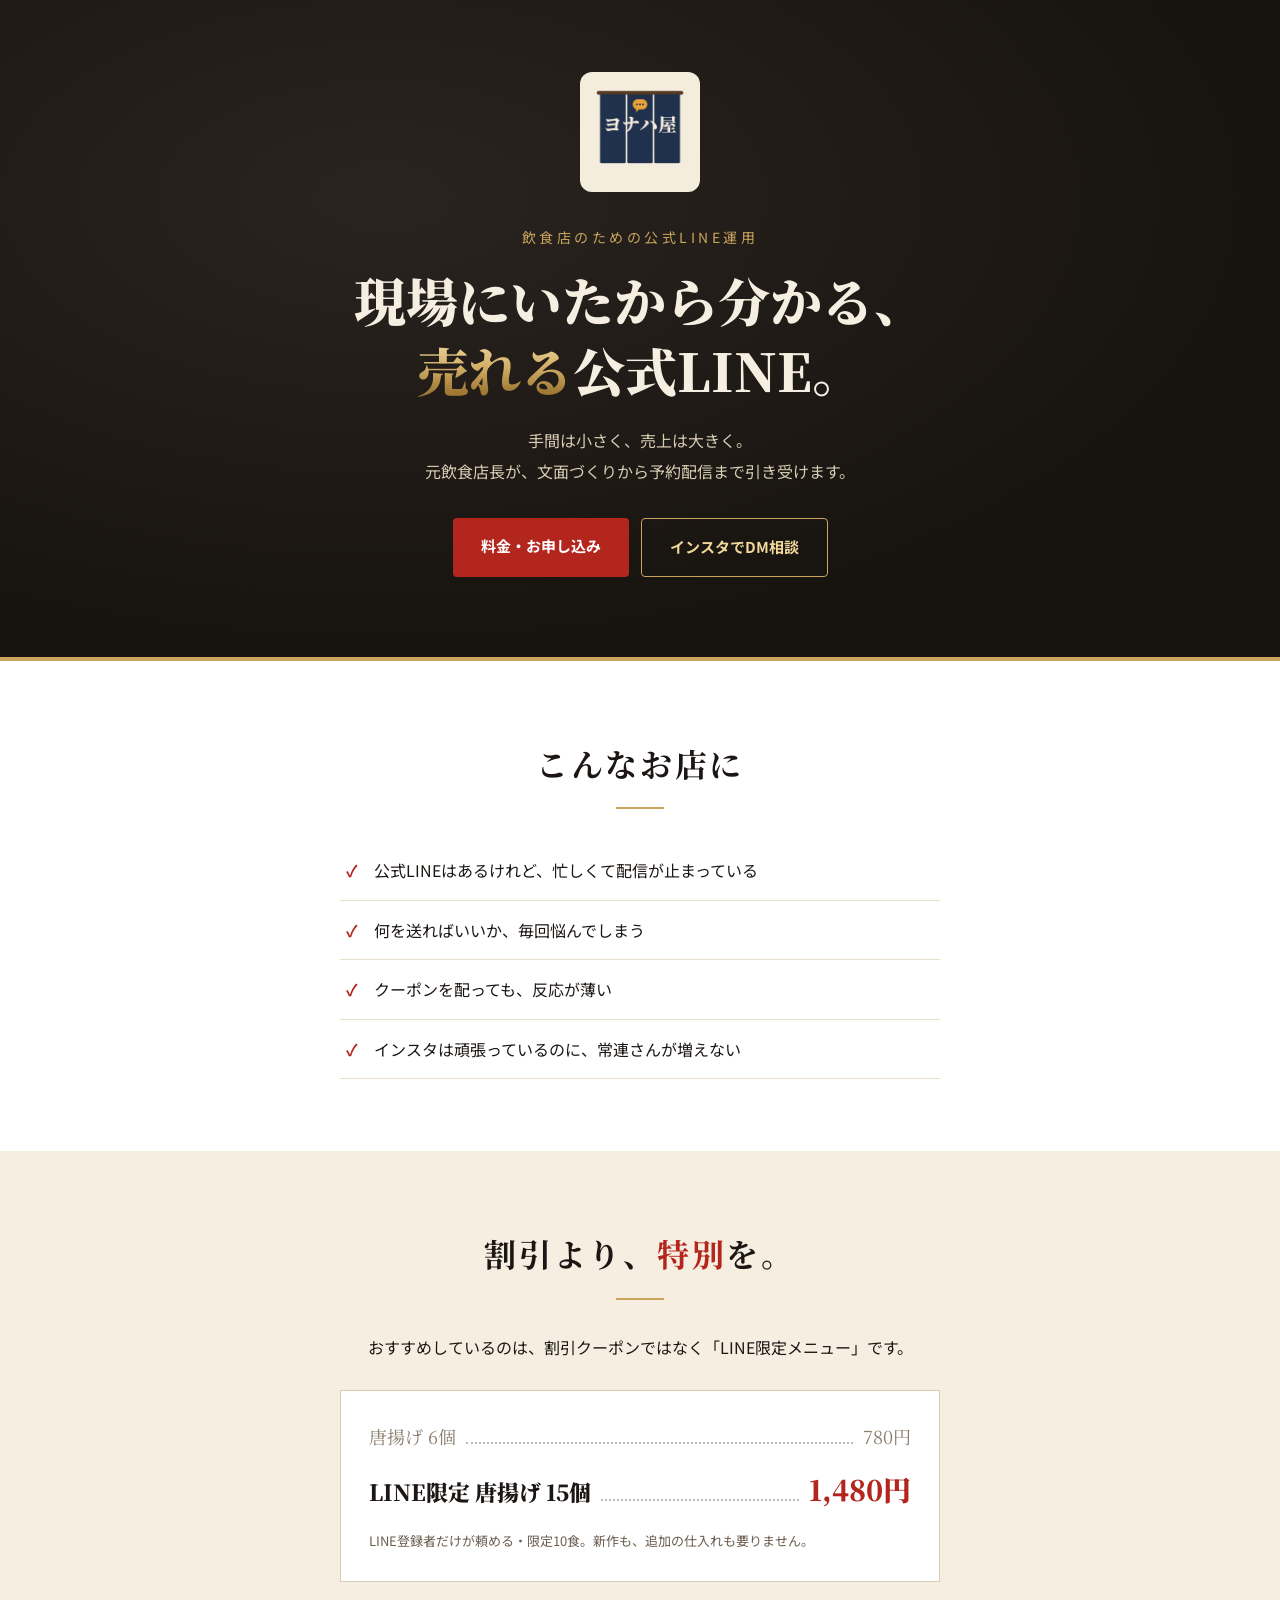
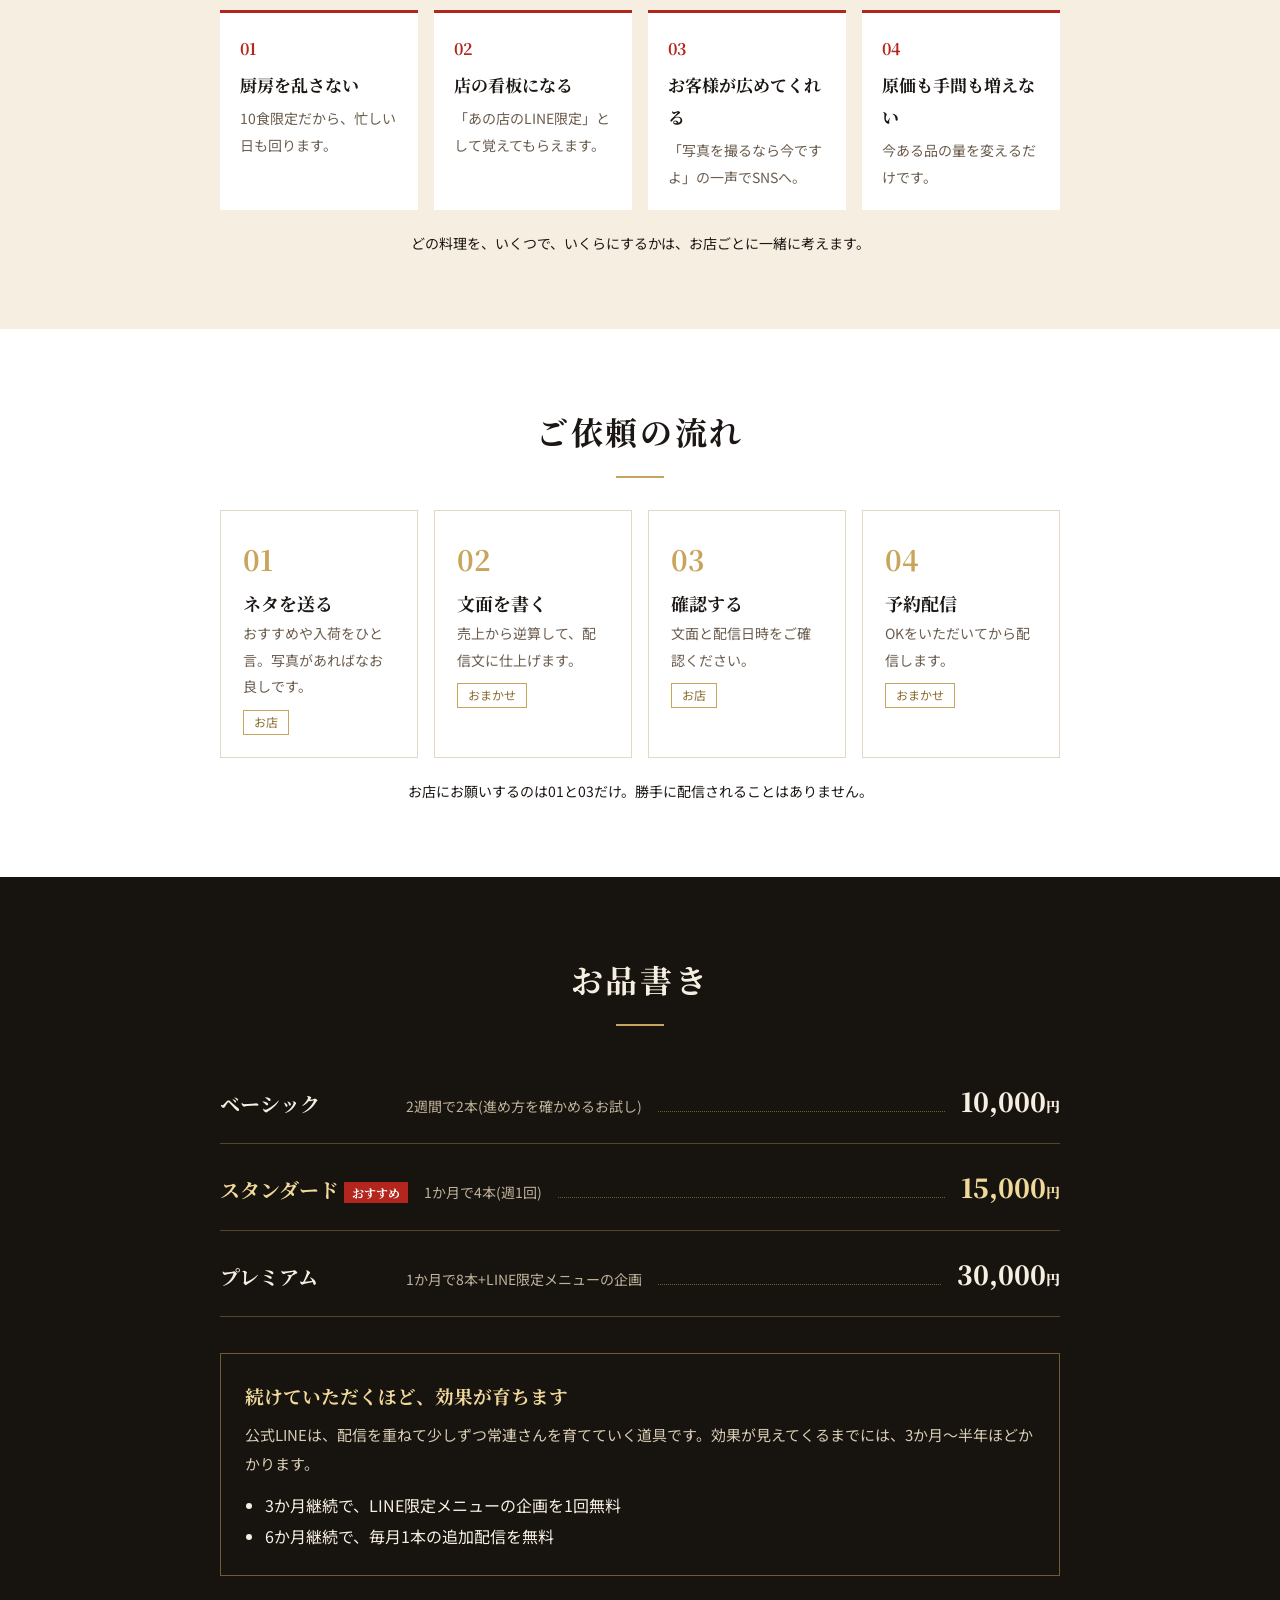
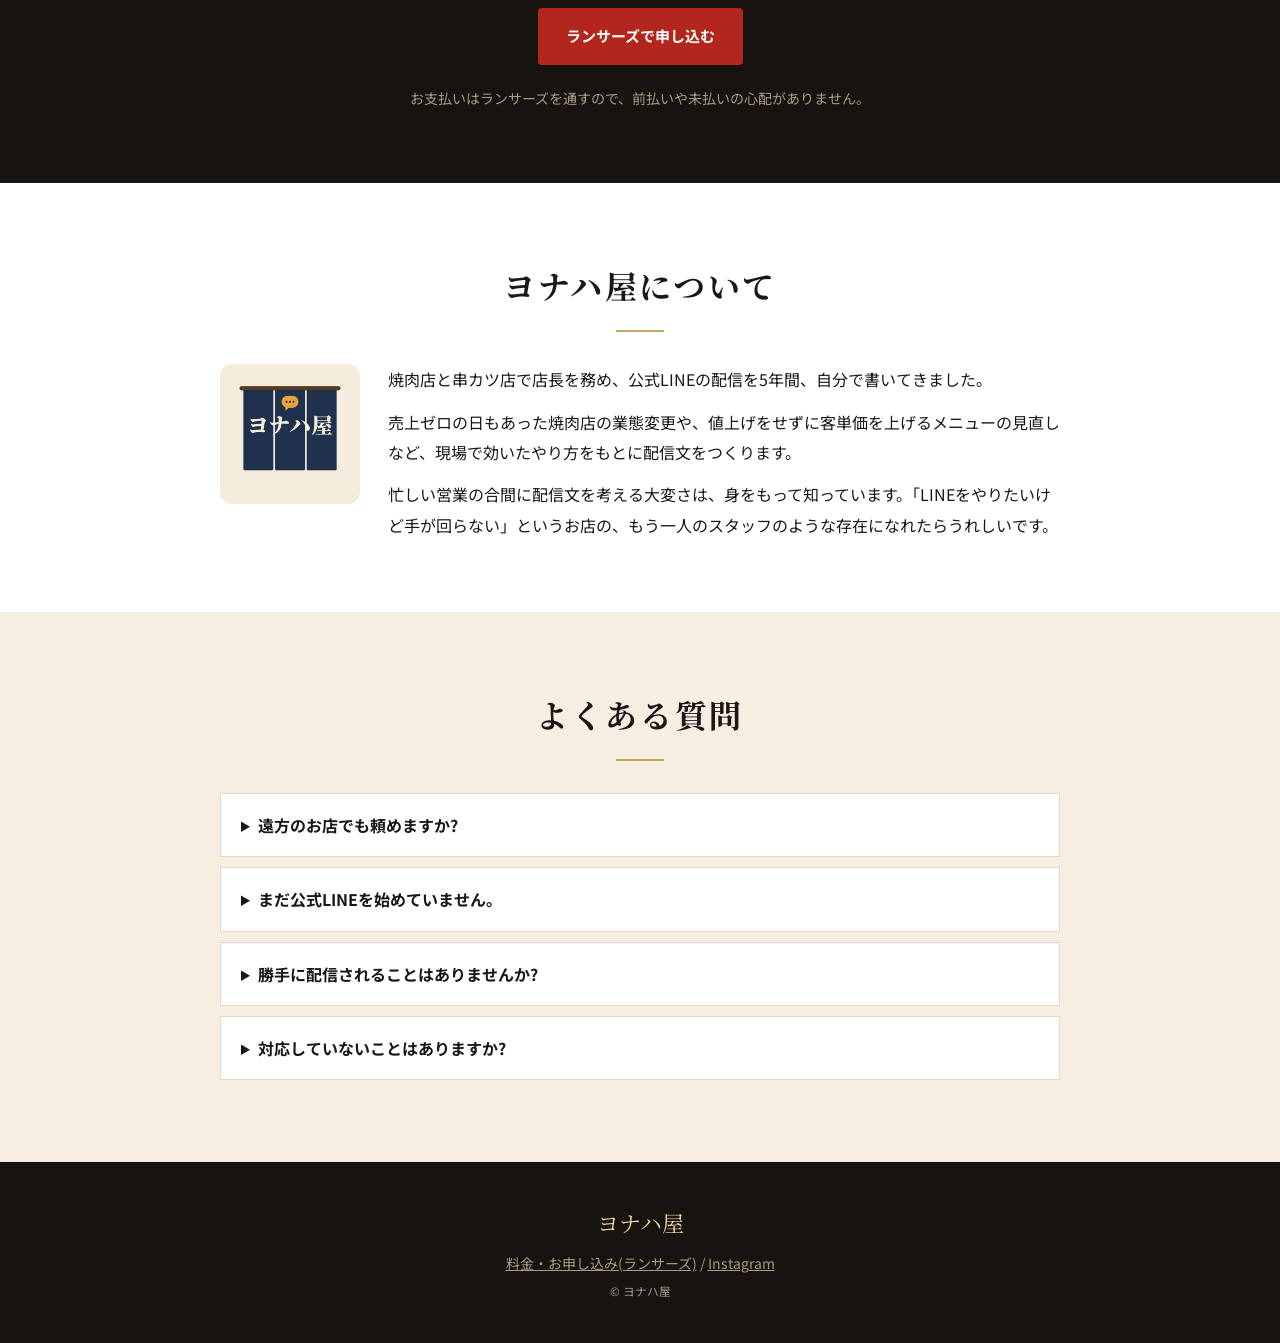
==== index (2).html @ b43ba27c "Add files via upload" ====
<!DOCTYPE html>
<html lang="ja">
<head>
  <!-- ===== ページの基本情報(画面には出ない部分) ===== -->
  <meta charset="UTF-8">
  <meta name="viewport" content="width=device-width, initial-scale=1">
  <title>ヨナハ屋|飲食店の公式LINE運用</title>
  <meta name="description" content="元飲食店長が、飲食店の公式LINE配信を代行します。お店の手間はネタをひと言伝えるだけ。クーポンに頼らない「LINE限定メニュー」で常連さんを増やします。">

  <!-- SNSでURLを共有したときに出る画像と文章 -->
  <meta property="og:title" content="ヨナハ屋|飲食店の公式LINE運用">
  <meta property="og:description" content="現場にいたから分かる、売れる公式LINE。手間は小さく、売上は大きく。">
  <meta property="og:image" content="https://yonaha-ya.vercel.app/ogp.png">
  <meta property="og:type" content="website">
  <meta property="og:url" content="https://yonaha-ya.vercel.app/">
  <meta name="twitter:card" content="summary_large_image">

  <link rel="icon" href="favicon.png">

  <!-- 文字の形(フォント)を読み込む -->
  <link rel="preconnect" href="https://fonts.googleapis.com">
  <link rel="preconnect" href="https://fonts.gstatic.com" crossorigin>
  <link href="https://fonts.googleapis.com/css2?family=Noto+Sans+JP:wght@400;700&family=Noto+Serif+JP:wght@500;700;900&display=swap" rel="stylesheet">

  <!-- 見た目のルールは別ファイル(style.css)にまとめている -->
  <link rel="stylesheet" href="style.css">
</head>

<body>

  <!-- ===== ① 一番上:キャッチコピー ===== -->
  <header class="hero">
    <div class="hero-inner">
      <img class="logo" src="logo.png" alt="ヨナハ屋のロゴ">
      <p class="eyebrow">飲食店のための公式LINE運用</p>
      <h1>現場にいたから分かる、<br><span class="gold">売れる</span>公式LINE。</h1>
      <p class="lead">手間は小さく、売上は大きく。<br>元飲食店長が、文面づくりから予約配信まで引き受けます。</p>
      <div class="buttons">
        <!-- ★ランサーズのパッケージURLに差し替える -->
        <a class="btn btn-main" href="https://www.lancers.jp/menu/detail/1347773">料金・お申し込み</a>
        <a class="btn btn-sub" href="https://www.instagram.com/yonaha.ya/">インスタでDM相談</a>
      </div>
    </div>
  </header>

  <main>

    <!-- ===== ② こんなお店に ===== -->
    <section class="section">
      <h2>こんなお店に</h2>
      <ul class="checks">
        <li>公式LINEはあるけれど、忙しくて配信が止まっている</li>
        <li>何を送ればいいか、毎回悩んでしまう</li>
        <li>クーポンを配っても、反応が薄い</li>
        <li>インスタは頑張っているのに、常連さんが増えない</li>
      </ul>
    </section>

    <!-- ===== ③ LINE限定メニュー ===== -->
    <section class="section washi">
      <h2>割引より、<span class="red">特別</span>を。</h2>
      <p class="center">おすすめしているのは、割引クーポンではなく「LINE限定メニュー」です。</p>

      <div class="menu">
        <div class="menu-row old"><span>唐揚げ 6個</span><i></i><span>780円</span></div>
        <div class="menu-row new"><span>LINE限定 唐揚げ 15個</span><i></i><span>1,480円</span></div>
        <p class="menu-note">LINE登録者だけが頼める・限定10食。新作も、追加の仕入れも要りません。</p>
      </div>

      <div class="reasons">
        <div><b>01</b><h3>厨房を乱さない</h3><p>10食限定だから、忙しい日も回ります。</p></div>
        <div><b>02</b><h3>店の看板になる</h3><p>「あの店のLINE限定」として覚えてもらえます。</p></div>
        <div><b>03</b><h3>お客様が広めてくれる</h3><p>「写真を撮るなら今ですよ」の一声でSNSへ。</p></div>
        <div><b>04</b><h3>原価も手間も増えない</h3><p>今ある品の量を変えるだけです。</p></div>
      </div>
      <p class="center small">どの料理を、いくつで、いくらにするかは、お店ごとに一緒に考えます。</p>
    </section>

    <!-- ===== ④ ご依頼の流れ ===== -->
    <section class="section">
      <h2>ご依頼の流れ</h2>
      <ol class="steps">
        <li><b>01</b><h3>ネタを送る</h3><p>おすすめや入荷をひと言。写真があればなお良しです。</p><span class="who">お店</span></li>
        <li><b>02</b><h3>文面を書く</h3><p>売上から逆算して、配信文に仕上げます。</p><span class="who">おまかせ</span></li>
        <li><b>03</b><h3>確認する</h3><p>文面と配信日時をご確認ください。</p><span class="who">お店</span></li>
        <li><b>04</b><h3>予約配信</h3><p>OKをいただいてから配信します。</p><span class="who">おまかせ</span></li>
      </ol>
      <p class="center small">お店にお願いするのは01と03だけ。勝手に配信されることはありません。</p>
    </section>

    <!-- ===== ⑤ プラン ===== -->
    <section class="section dark">
      <h2>お品書き</h2>
      <div class="plans">
        <div class="plan"><span class="name">ベーシック</span><span class="desc">2週間で2本(進め方を確かめるお試し)</span><i></i><span class="price">10,000<small>円</small></span></div>
        <div class="plan rec"><span class="name">スタンダード <em>おすすめ</em></span><span class="desc">1か月で4本(週1回)</span><i></i><span class="price">15,000<small>円</small></span></div>
        <div class="plan"><span class="name">プレミアム</span><span class="desc">1か月で8本+LINE限定メニューの企画</span><i></i><span class="price">30,000<small>円</small></span></div>
      </div>

      <div class="keep">
        <h3>続けていただくほど、効果が育ちます</h3>
        <p>公式LINEは、配信を重ねて少しずつ常連さんを育てていく道具です。効果が見えてくるまでには、3か月〜半年ほどかかります。</p>
        <ul>
          <li>3か月継続で、LINE限定メニューの企画を1回無料</li>
          <li>6か月継続で、毎月1本の追加配信を無料</li>
        </ul>
      </div>
      <!-- ★ランサーズのパッケージURLに差し替える -->
      <p class="center"><a class="btn btn-main" href="https://www.lancers.jp/menu/detail/1347773">ランサーズで申し込む</a></p>
      <p class="center small muted">お支払いはランサーズを通すので、前払いや未払いの心配がありません。</p>
    </section>

    <!-- ===== ⑥ プロフィール ===== -->
    <section class="section">
      <h2>ヨナハ屋について</h2>
      <div class="about">
        <img src="logo.png" alt="">
        <div>
          <p>焼肉店と串カツ店で店長を務め、公式LINEの配信を5年間、自分で書いてきました。</p>
          <p>売上ゼロの日もあった焼肉店の業態変更や、値上げをせずに客単価を上げるメニューの見直しなど、現場で効いたやり方をもとに配信文をつくります。</p>
          <p>忙しい営業の合間に配信文を考える大変さは、身をもって知っています。「LINEをやりたいけど手が回らない」というお店の、もう一人のスタッフのような存在になれたらうれしいです。</p>
        </div>
      </div>
    </section>

    <!-- ===== ⑦ よくある質問 ===== -->
    <section class="section washi">
      <h2>よくある質問</h2>
      <details><summary>遠方のお店でも頼めますか?</summary><p>はい。やり取りから配信まで、すべてオンラインで対応しています。</p></details>
      <details><summary>まだ公式LINEを始めていません。</summary><p>アカウントの開設はお店で行っていただき、あいさつメッセージや最初の配信文づくりからお手伝いします。</p></details>
      <details><summary>勝手に配信されることはありませんか?</summary><p>ありません。文面と配信日時をご確認いただき、OKをいただいてから予約配信します。お店のLINEには「運用担当者」権限で参加し、アカウントの設定には触れません。</p></details>
      <details><summary>対応していないことはありますか?</summary><p>写真や動画の撮影、Lステップなどの拡張ツールの構築、リッチメニューのデザイン、広告の運用は対応していません。</p></details>
    </section>

  </main>

  <!-- ===== ⑧ 一番下 ===== -->
  <footer class="footer">
    <p class="foot-name">ヨナハ屋</p>
    <p>
      <a href="https://www.lancers.jp/menu/detail/1347773">料金・お申し込み(ランサーズ)</a> /
      <a href="https://www.instagram.com/yonaha.ya/">Instagram</a>
    </p>
    <small>© ヨナハ屋</small>
  </footer>

</body>
</html>
---- style.css ----
/* ==========================================================
   ヨナハ屋 ホームページの見た目のルール
   色は最初にまとめて決めておき、下ではその名前で使う
   ========================================================== */
:root {
  --sumi: #17130f;     /* 墨の黒(背景) */
  --sumi2: #241e19;
  --kin: #c9a45c;      /* 金 */
  --kin-light: #f0d79a;
  --washi: #f6efe1;    /* 和紙の白 */
  --ink: #1c1714;      /* 文字の黒 */
  --shu: #b3261e;      /* 判子の赤 */
  --muted: #6b5d4f;    /* うすい文字 */
}

/* ---------- 全体の基本 ---------- */
* { box-sizing: border-box; margin: 0; padding: 0; }
body {
  font-family: "Noto Sans JP", sans-serif;
  color: var(--ink);
  background: #fff;
  line-height: 1.9;
}
h1, h2, h3, .name, .price, .foot-name { font-family: "Noto Serif JP", serif; }
a { color: inherit; }

/* ---------- ① 一番上 ---------- */
.hero {
  background: radial-gradient(ellipse at 30% 30%, #2a2420, var(--sumi) 70%);
  color: var(--washi);
  padding: 72px 20px 80px;
  text-align: center;
  border-bottom: 4px solid var(--kin);
}
.hero-inner { max-width: 760px; margin: 0 auto; }
.logo { width: 120px; border-radius: 12px; margin-bottom: 24px; }
.eyebrow { color: var(--kin); letter-spacing: .25em; font-size: 14px; }
.hero h1 { font-size: clamp(30px, 6vw, 52px); line-height: 1.35; margin: 14px 0 20px; font-weight: 900; }
.gold {
  background: linear-gradient(180deg, #f6e3ae, #d4b06a 45%, #a07a35 80%);
  -webkit-background-clip: text; background-clip: text; color: transparent;
}
.lead { color: #d8ccb4; font-size: 16px; }
.buttons { margin-top: 32px; display: flex; gap: 12px; justify-content: center; flex-wrap: wrap; }

/* ボタン */
.btn {
  display: inline-block; padding: 14px 28px; border-radius: 4px;
  text-decoration: none; font-weight: 700; font-size: 15px;
}
.btn-main { background: var(--shu); color: #fff; }
.btn-sub { border: 1px solid var(--kin); color: var(--kin-light); }
.btn:hover { opacity: .85; }

/* ---------- 各ブロック共通 ---------- */
.section { max-width: 880px; margin: 0 auto; padding: 72px 20px; }
.section h2 {
  font-size: clamp(24px, 4vw, 32px); text-align: center; margin-bottom: 32px;
  letter-spacing: .08em;
}
.section h2::after {          /* 見出しの下の金の線 */
  content: ""; display: block; width: 48px; height: 2px;
  background: var(--kin); margin: 14px auto 0;
}
.washi { background: var(--washi); max-width: none; }
.washi > * { max-width: 840px; margin-left: auto; margin-right: auto; }
.dark { background: var(--sumi); color: var(--washi); max-width: none; }
.dark > * { max-width: 840px; margin-left: auto; margin-right: auto; }
.center { text-align: center; }
.small { font-size: 14px; margin-top: 20px; }
.muted { color: #a89a85; }
.red { color: var(--shu); }

/* ---------- ② こんなお店に ---------- */
.checks { list-style: none; max-width: 600px; margin: 0 auto; }
.checks li { padding: 14px 0 14px 34px; border-bottom: 1px solid #e8dfcf; position: relative; }
.checks li::before { content: "✓"; position: absolute; left: 6px; color: var(--shu); font-weight: 700; }

/* ---------- ③ LINE限定メニュー ---------- */
.menu { background: #fff; border: 1px solid #d9ccb3; padding: 28px; margin: 28px auto; max-width: 600px; }
.menu-row { display: flex; align-items: baseline; gap: 10px; font-family: "Noto Serif JP", serif; }
.menu-row i { flex: 1; border-bottom: 2px dotted #bbb; }
.menu-row.old { color: #8a7d6e; font-size: 18px; }
.menu-row.new { font-size: 22px; font-weight: 900; margin-top: 10px; }
.menu-row.new span:last-child { color: var(--shu); font-size: 28px; }
.menu-note { font-size: 13px; color: var(--muted); margin-top: 12px; }

.reasons { display: grid; grid-template-columns: repeat(auto-fit, minmax(180px, 1fr)); gap: 16px; }
.reasons div { background: #fff; padding: 20px; border-top: 3px solid var(--shu); }
.reasons b { color: var(--shu); font-family: "Noto Serif JP", serif; }
.reasons h3 { font-size: 17px; margin: 4px 0; }
.reasons p { font-size: 14px; color: var(--muted); }

/* ---------- ④ 流れ ---------- */
.steps { list-style: none; display: grid; grid-template-columns: repeat(auto-fit, minmax(180px, 1fr)); gap: 16px; }
.steps li { border: 1px solid #e3d8c4; padding: 22px; }
.steps b { font-family: "Noto Serif JP", serif; font-size: 28px; color: var(--kin); }
.steps h3 { font-size: 18px; }
.steps p { font-size: 14px; color: var(--muted); }
.who { display: inline-block; margin-top: 10px; font-size: 12px; border: 1px solid var(--kin); color: #8b6d2f; padding: 0 10px; }

/* ---------- ⑤ プラン ---------- */
.plans { margin-bottom: 36px; }
.plan {
  display: flex; flex-wrap: wrap; align-items: baseline; gap: 4px 16px;
  padding: 18px 0; border-bottom: 1px solid rgba(201,164,92,.35);
}
.plan .name { font-size: 20px; font-weight: 700; min-width: 170px; }
.plan .desc { color: #bfb29a; font-size: 14px; }
.plan i { flex: 1; border-bottom: 1px dotted rgba(201,164,92,.5); min-width: 30px; }
.plan .price { font-size: 26px; font-weight: 900; }
.plan .price small { font-size: 14px; }
.plan.rec .name, .plan.rec .price { color: var(--kin-light); }
.plan em { font-style: normal; font-size: 12px; background: var(--shu); color: #fff; padding: 2px 8px; vertical-align: middle; }

.keep { border: 1px solid rgba(201,164,92,.5); padding: 24px; margin-bottom: 32px; }
.keep h3 { color: var(--kin-light); margin-bottom: 8px; }
.keep p { color: #d8ccb4; font-size: 15px; }
.keep ul { margin: 12px 0 0 20px; color: var(--washi); }

/* ---------- ⑥ プロフィール ---------- */
.about { display: flex; gap: 28px; align-items: flex-start; }
.about img { width: 140px; border-radius: 12px; flex-shrink: 0; }
.about p + p { margin-top: 12px; }

/* ---------- ⑦ よくある質問 ---------- */
details { background: #fff; border: 1px solid #e3d8c4; margin-bottom: 10px; }
summary { padding: 16px 20px; cursor: pointer; font-weight: 700; }
details p { padding: 0 20px 18px; color: var(--muted); font-size: 15px; }

/* ---------- ⑧ 一番下 ---------- */
.footer { background: var(--sumi); color: #a89a85; text-align: center; padding: 40px 20px; font-size: 14px; }
.foot-name { color: var(--kin-light); font-size: 22px; margin-bottom: 6px; }

/* ---------- スマホ用の調整(画面幅600px以下) ---------- */
@media (max-width: 600px) {
  .hero { padding: 56px 16px 64px; }
  .section { padding: 56px 16px; }
  .about { flex-direction: column; align-items: center; }
  .plan .name { min-width: 0; width: 100%; }
  .plan i { display: none; }
  .menu { padding: 20px; }
  .menu-row.new { font-size: 18px; }
  .menu-row.new span:last-child { font-size: 22px; }
  .menu-row span:last-child { white-space: nowrap; }
}
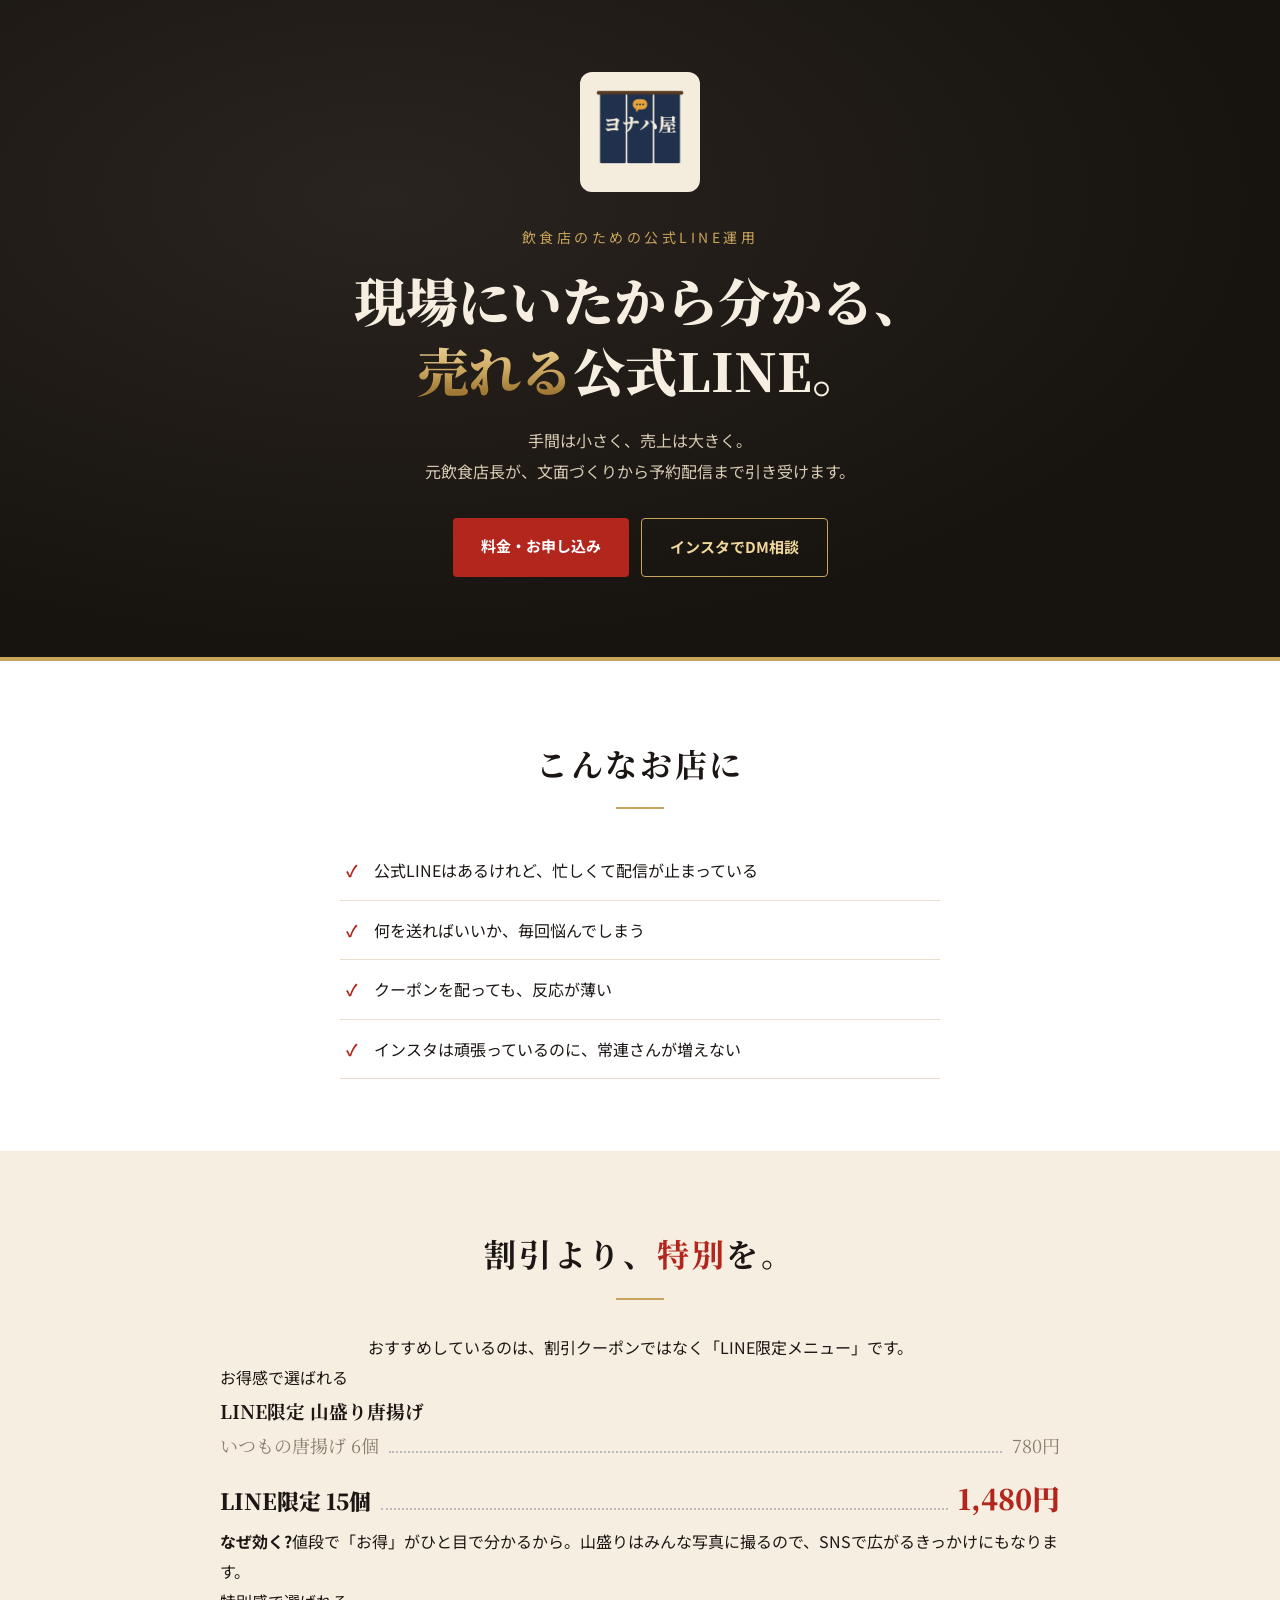
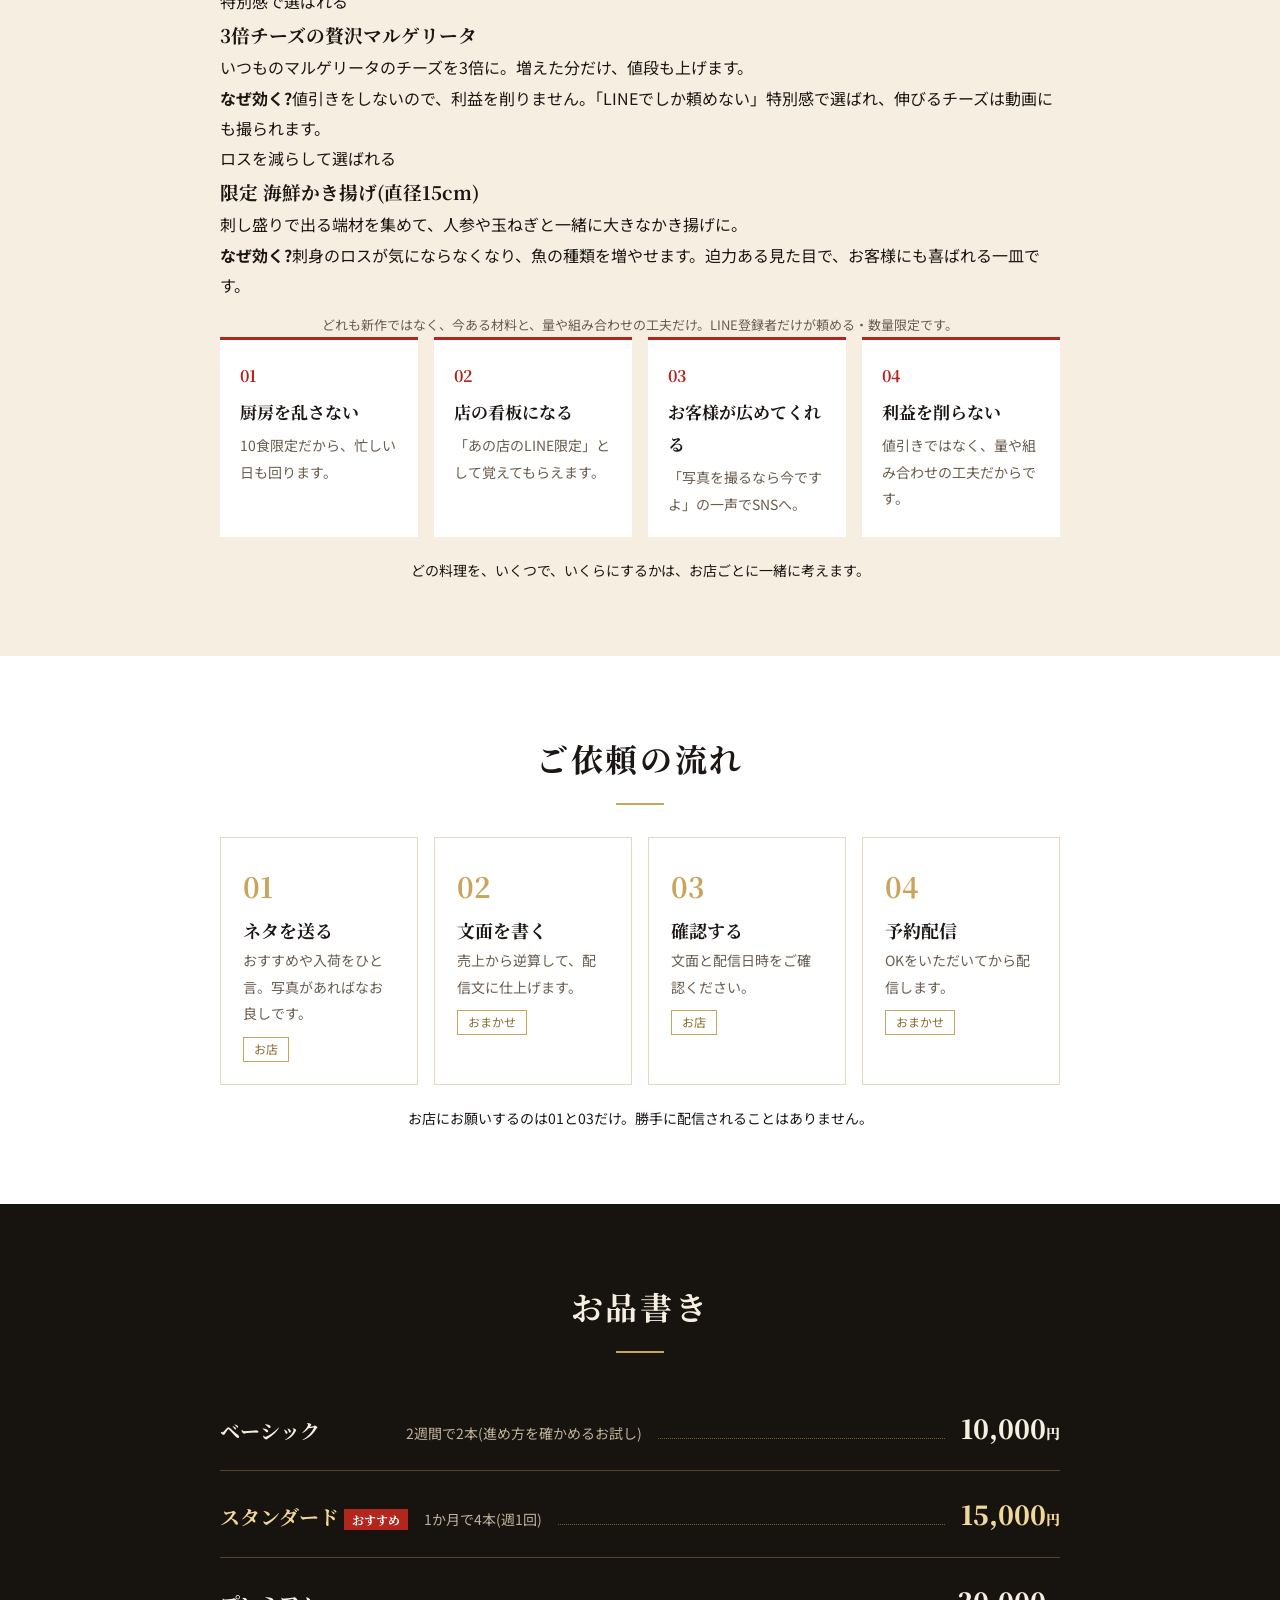
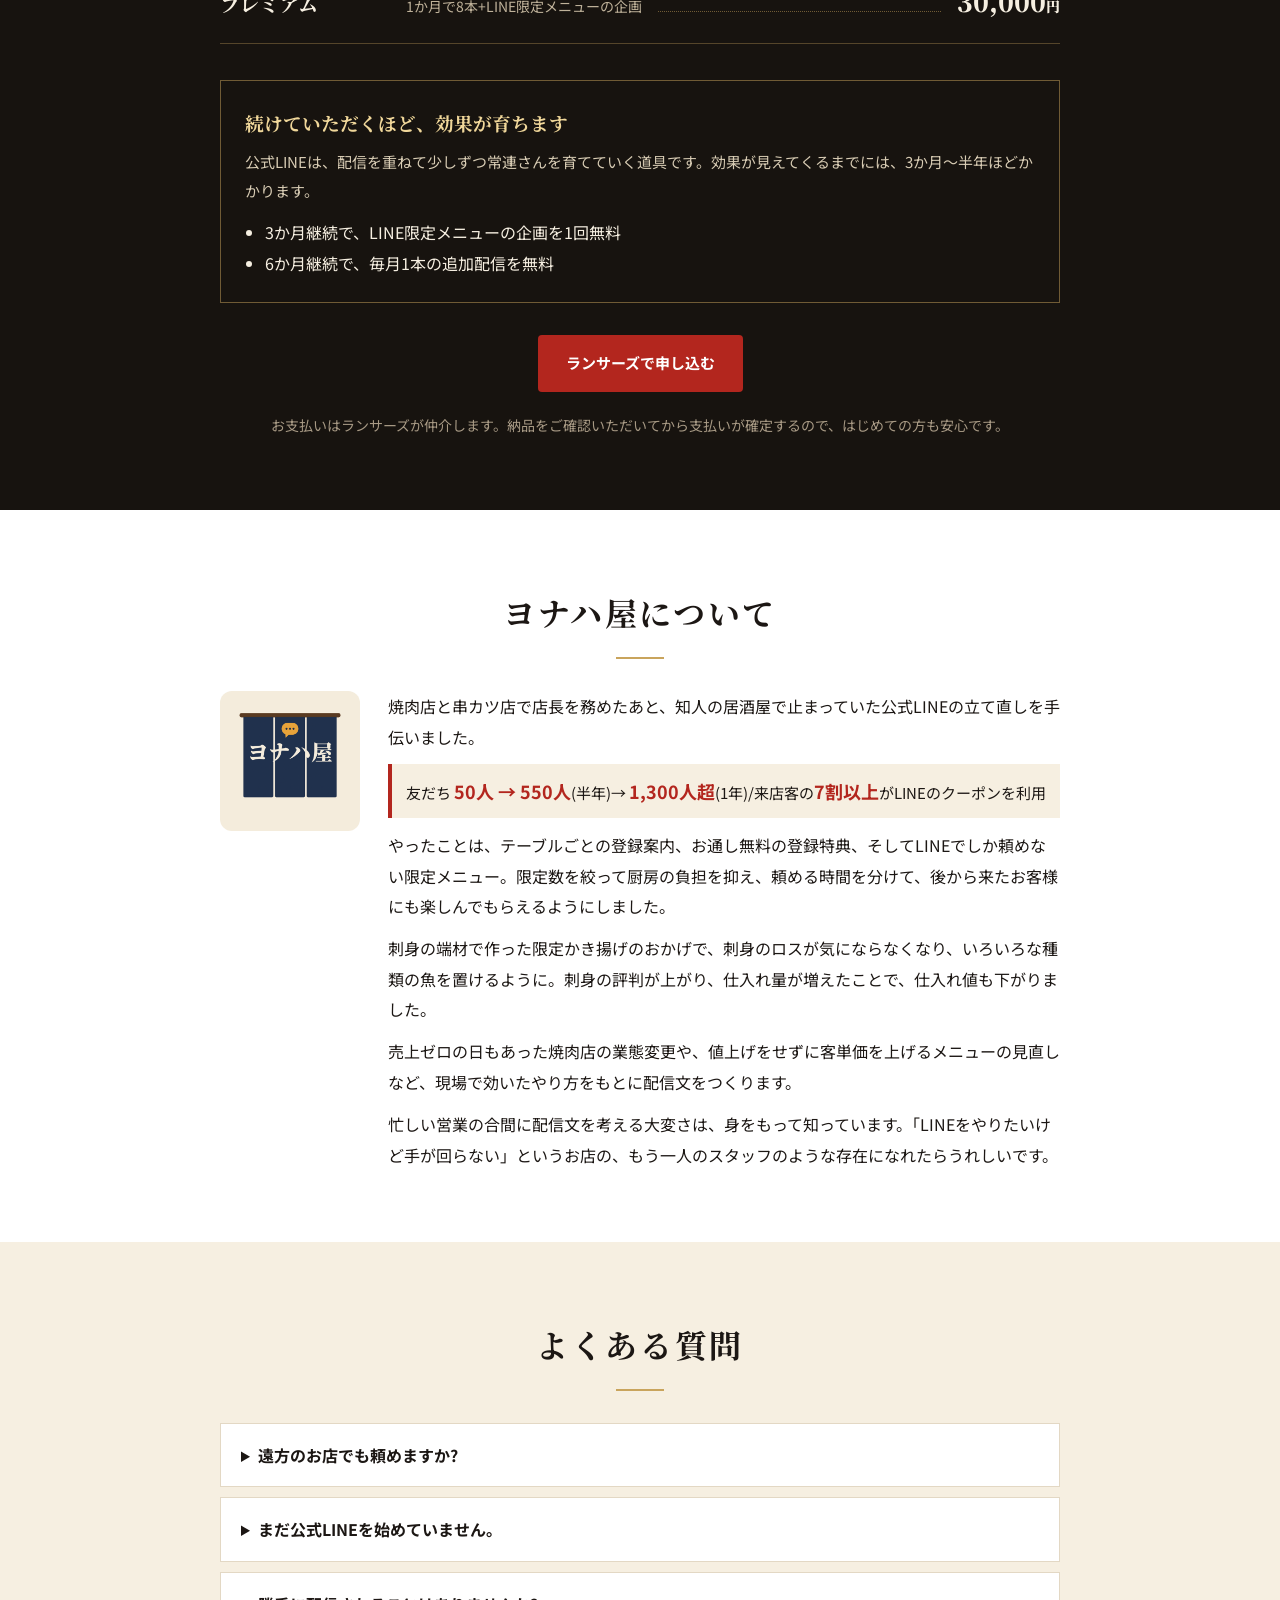
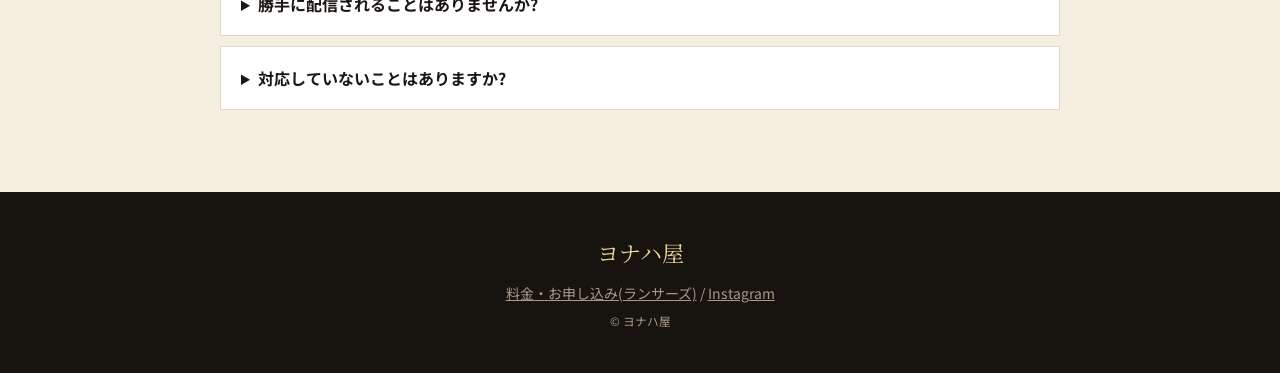
==== commit ddeebd18: "Add files via upload" ====
--- a/index (2).html
+++ b/index (2).html
@@ -5,7 +5,7 @@
   <meta charset="UTF-8">
   <meta name="viewport" content="width=device-width, initial-scale=1">
   <title>ヨナハ屋|飲食店の公式LINE運用</title>
-  <meta name="description" content="元飲食店長が、飲食店の公式LINE配信を代行します。お店の手間はネタをひと言伝えるだけ。クーポンに頼らない「LINE限定メニュー」で常連さんを増やします。">
+  <meta name="description" content="元飲食店長が、飲食店の公式LINE配信を代行します。お店の手間はネタをひと言伝えるだけ。LINEでしか頼めない「限定メニュー」で常連さんを増やします。">
 
   <!-- SNSでURLを共有したときに出る画像と文章 -->
   <meta property="og:title" content="ヨナハ屋|飲食店の公式LINE運用">
@@ -61,17 +61,34 @@
       <h2>割引より、<span class="red">特別</span>を。</h2>
       <p class="center">おすすめしているのは、割引クーポンではなく「LINE限定メニュー」です。</p>
 
-      <div class="menu">
-        <div class="menu-row old"><span>唐揚げ 6個</span><i></i><span>780円</span></div>
-        <div class="menu-row new"><span>LINE限定 唐揚げ 15個</span><i></i><span>1,480円</span></div>
-        <p class="menu-note">LINE登録者だけが頼める・限定10食。新作も、追加の仕入れも要りません。</p>
+      <div class="menus">
+        <div class="mcard">
+          <p class="mtag">お得感で選ばれる</p>
+          <h3>LINE限定 山盛り唐揚げ</h3>
+          <div class="menu-row old"><span>いつもの唐揚げ 6個</span><i></i><span>780円</span></div>
+          <div class="menu-row new"><span>LINE限定 15個</span><i></i><span>1,480円</span></div>
+          <p class="why"><b>なぜ効く?</b>値段で「お得」がひと目で分かるから。山盛りはみんな写真に撮るので、SNSで広がるきっかけにもなります。</p>
+        </div>
+        <div class="mcard">
+          <p class="mtag">特別感で選ばれる</p>
+          <h3>3倍チーズの贅沢マルゲリータ</h3>
+          <p class="mdesc">いつものマルゲリータのチーズを3倍に。増えた分だけ、値段も上げます。</p>
+          <p class="why"><b>なぜ効く?</b>値引きをしないので、利益を削りません。「LINEでしか頼めない」特別感で選ばれ、伸びるチーズは動画にも撮られます。</p>
+        </div>
+        <div class="mcard">
+          <p class="mtag">ロスを減らして選ばれる</p>
+          <h3>限定 海鮮かき揚げ(直径15cm)</h3>
+          <p class="mdesc">刺し盛りで出る端材を集めて、人参や玉ねぎと一緒に大きなかき揚げに。</p>
+          <p class="why"><b>なぜ効く?</b>刺身のロスが気にならなくなり、魚の種類を増やせます。迫力ある見た目で、お客様にも喜ばれる一皿です。</p>
+        </div>
       </div>
+      <p class="menu-note center">どれも新作ではなく、今ある材料と、量や組み合わせの工夫だけ。LINE登録者だけが頼める・数量限定です。</p>
 
       <div class="reasons">
         <div><b>01</b><h3>厨房を乱さない</h3><p>10食限定だから、忙しい日も回ります。</p></div>
         <div><b>02</b><h3>店の看板になる</h3><p>「あの店のLINE限定」として覚えてもらえます。</p></div>
         <div><b>03</b><h3>お客様が広めてくれる</h3><p>「写真を撮るなら今ですよ」の一声でSNSへ。</p></div>
-        <div><b>04</b><h3>原価も手間も増えない</h3><p>今ある品の量を変えるだけです。</p></div>
+        <div><b>04</b><h3>利益を削らない</h3><p>値引きではなく、量や組み合わせの工夫だからです。</p></div>
       </div>
       <p class="center small">どの料理を、いくつで、いくらにするかは、お店ごとに一緒に考えます。</p>
     </section>
@@ -107,7 +124,7 @@
       </div>
       <!-- ★ランサーズのパッケージURLに差し替える -->
       <p class="center"><a class="btn btn-main" href="https://www.lancers.jp/menu/detail/1347773">ランサーズで申し込む</a></p>
-      <p class="center small muted">お支払いはランサーズを通すので、前払いや未払いの心配がありません。</p>
+      <p class="center small muted">お支払いはランサーズが仲介します。納品をご確認いただいてから支払いが確定するので、はじめての方も安心です。</p>
     </section>
 
     <!-- ===== ⑥ プロフィール ===== -->
@@ -116,7 +133,10 @@
       <div class="about">
         <img src="logo.png" alt="">
         <div>
-          <p>焼肉店と串カツ店で店長を務め、公式LINEの配信を5年間、自分で書いてきました。</p>
+          <p>焼肉店と串カツ店で店長を務めたあと、知人の居酒屋で止まっていた公式LINEの立て直しを手伝いました。</p>
+          <p class="result">友だち <b>50人 → 550人</b>(半年)→ <b>1,300人超</b>(1年)/来店客の<b>7割以上</b>がLINEのクーポンを利用</p>
+          <p>やったことは、テーブルごとの登録案内、お通し無料の登録特典、そしてLINEでしか頼めない限定メニュー。限定数を絞って厨房の負担を抑え、頼める時間を分けて、後から来たお客様にも楽しんでもらえるようにしました。</p>
+          <p>刺身の端材で作った限定かき揚げのおかげで、刺身のロスが気にならなくなり、いろいろな種類の魚を置けるように。刺身の評判が上がり、仕入れ量が増えたことで、仕入れ値も下がりました。</p>
           <p>売上ゼロの日もあった焼肉店の業態変更や、値上げをせずに客単価を上げるメニューの見直しなど、現場で効いたやり方をもとに配信文をつくります。</p>
           <p>忙しい営業の合間に配信文を考える大変さは、身をもって知っています。「LINEをやりたいけど手が回らない」というお店の、もう一人のスタッフのような存在になれたらうれしいです。</p>
         </div>
--- a/style.css
+++ b/style.css
@@ -144,3 +144,6 @@
   .menu-row.new span:last-child { font-size: 22px; }
   .menu-row span:last-child { white-space: nowrap; }
 }
+
+.result { background: var(--washi); border-left: 4px solid var(--shu); padding: 10px 14px; font-size: 15px; }
+.result b { color: var(--shu); font-size: 18px; }
